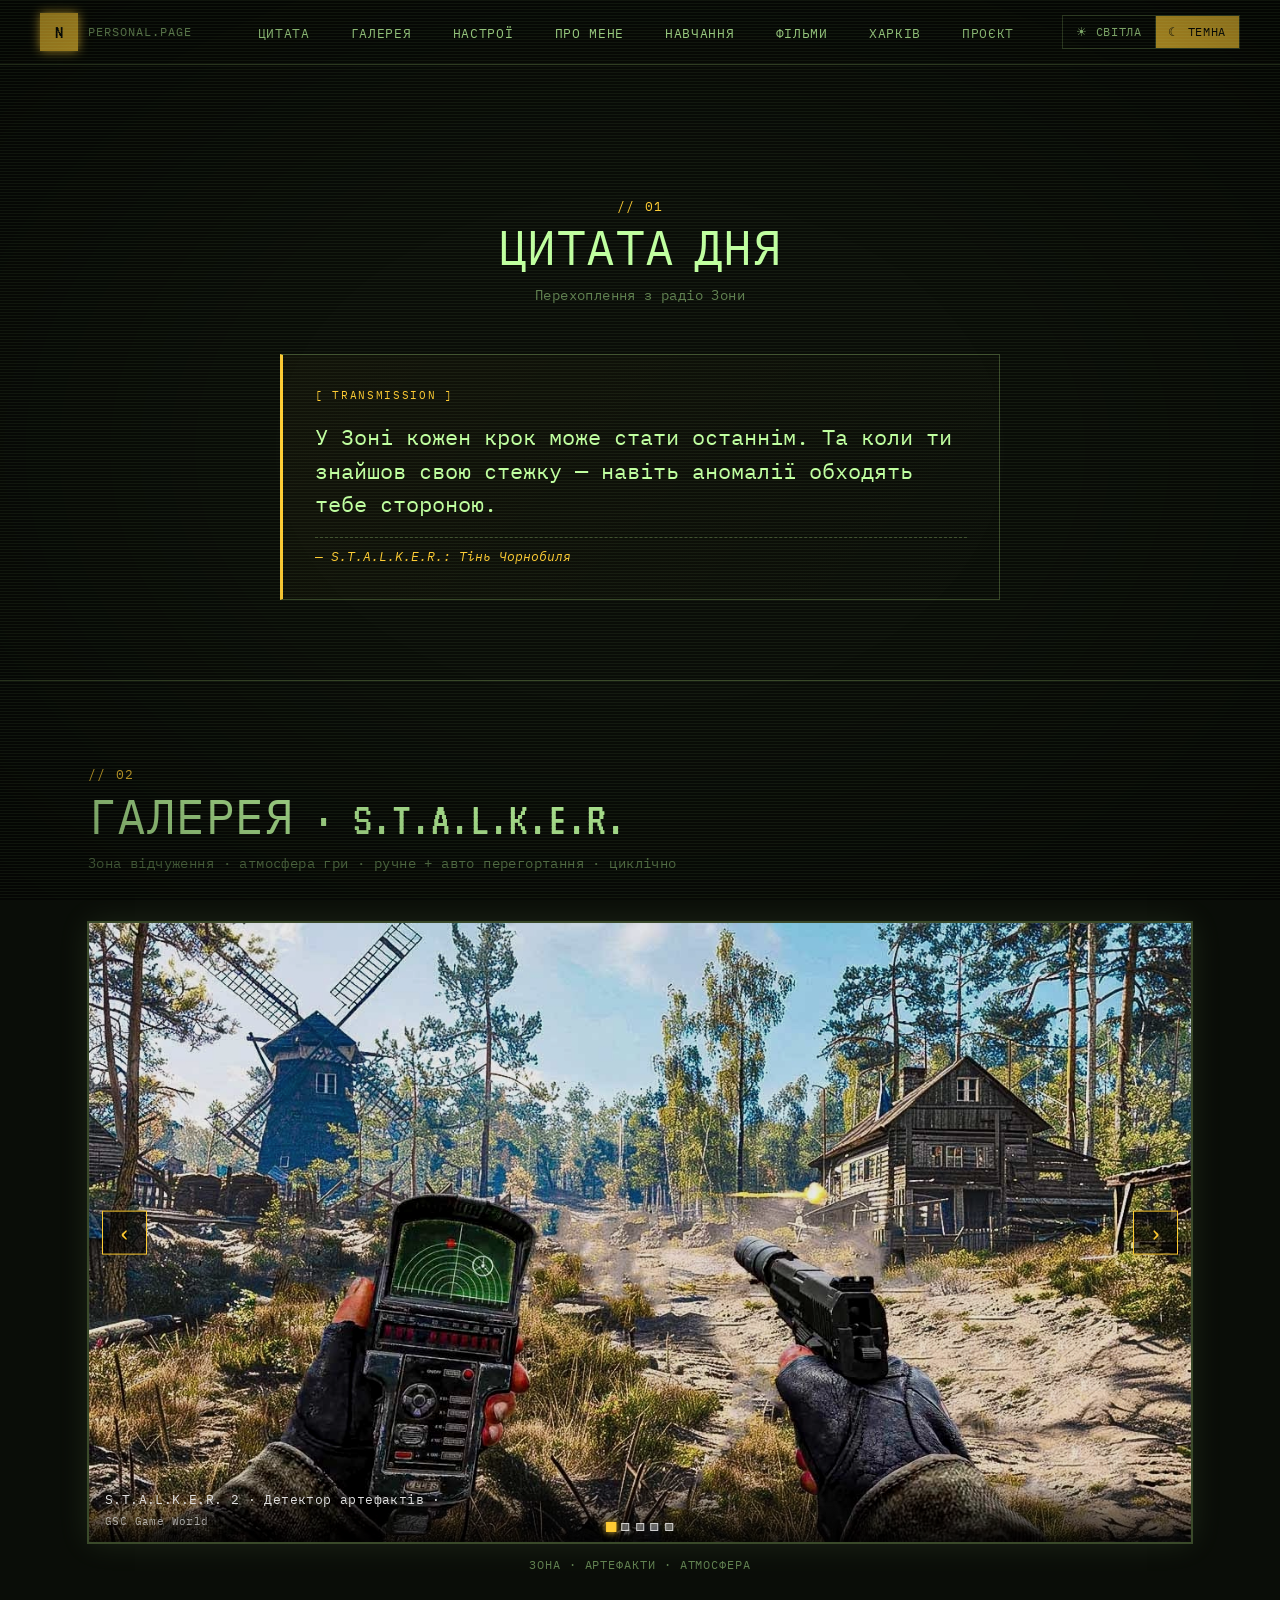
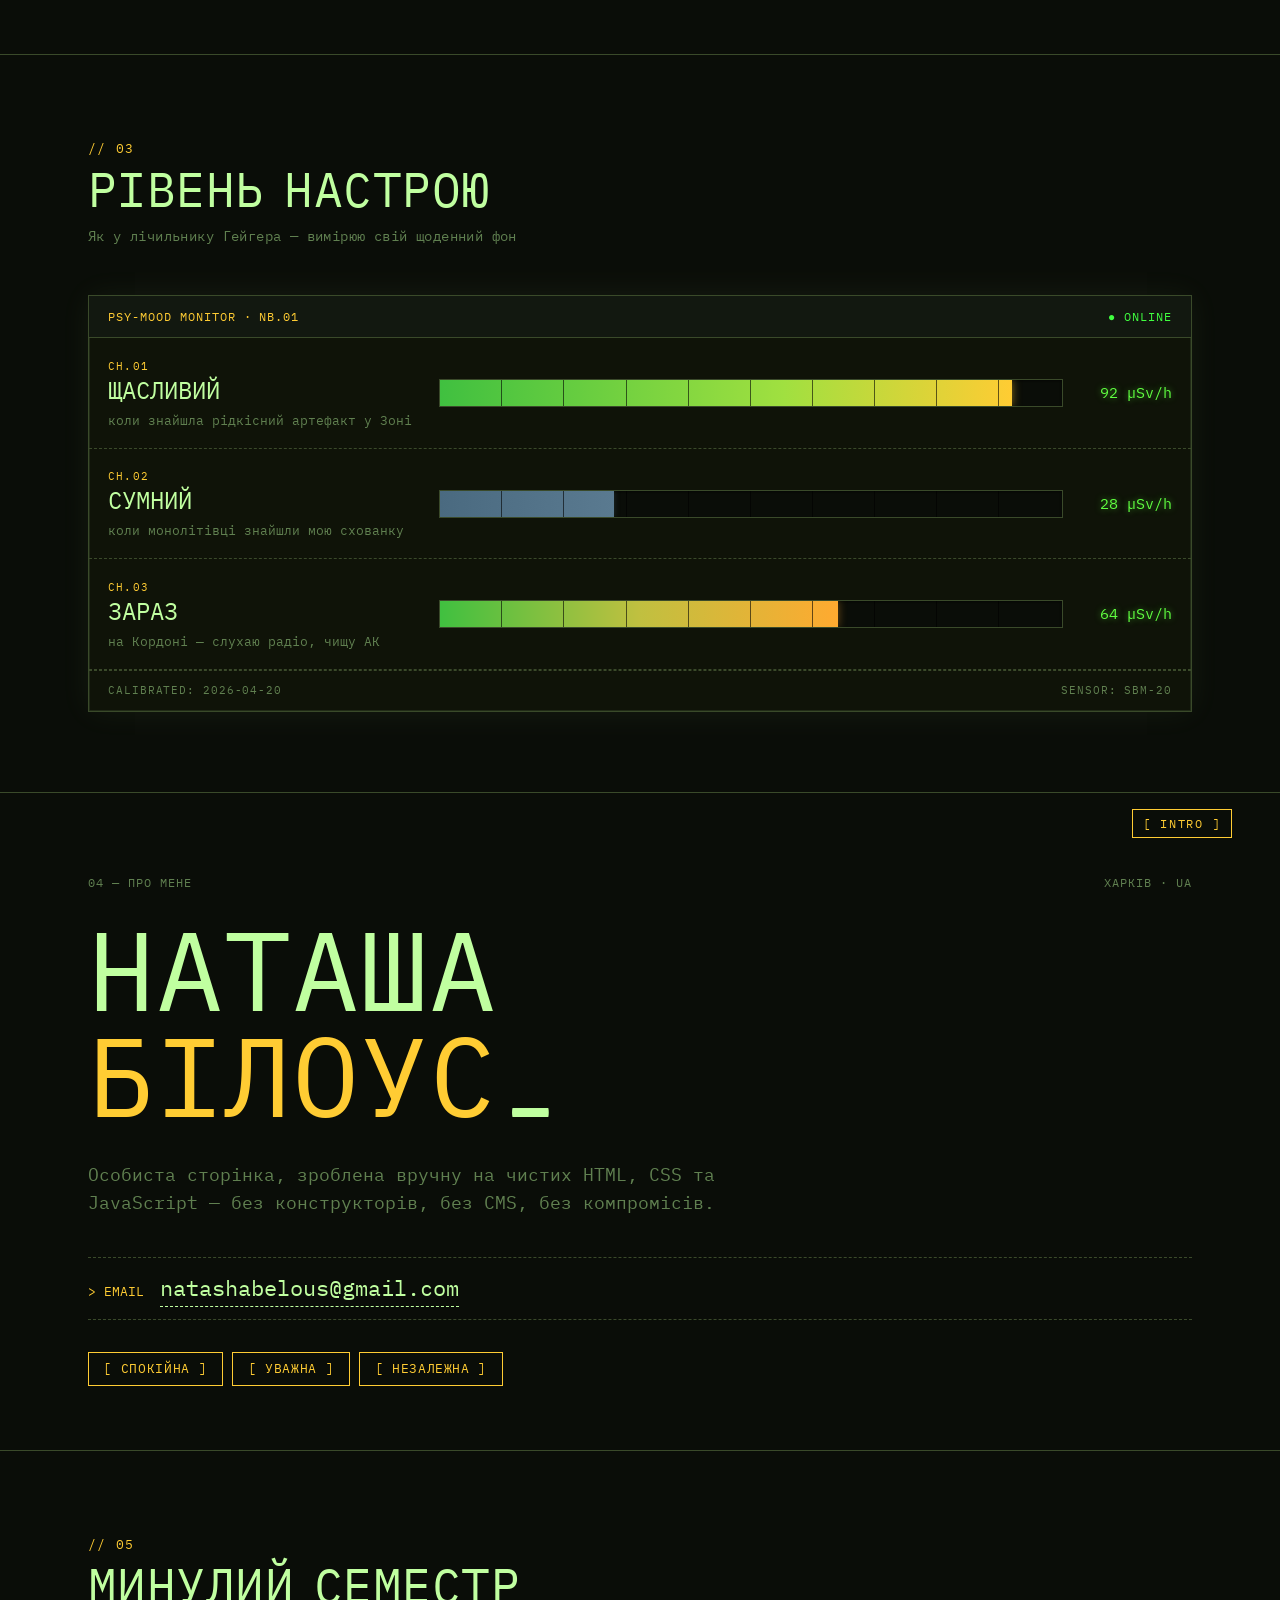
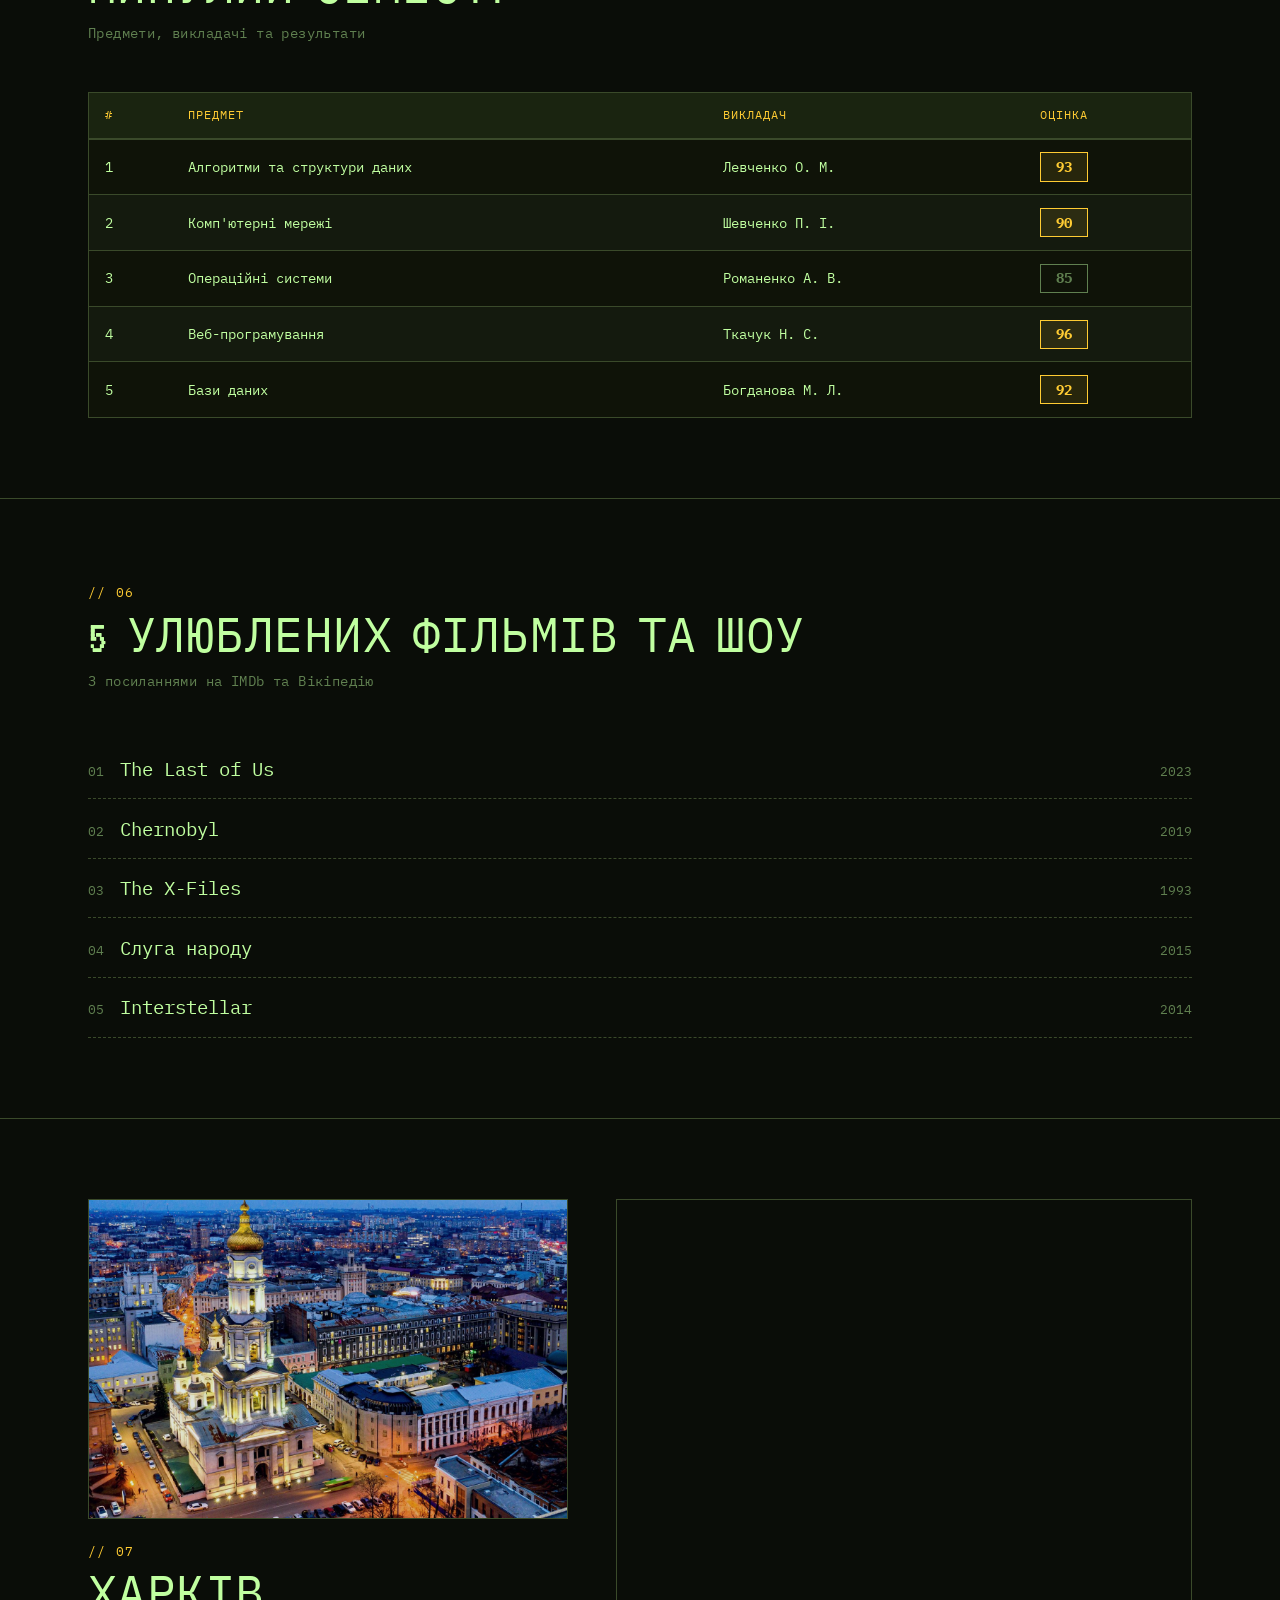
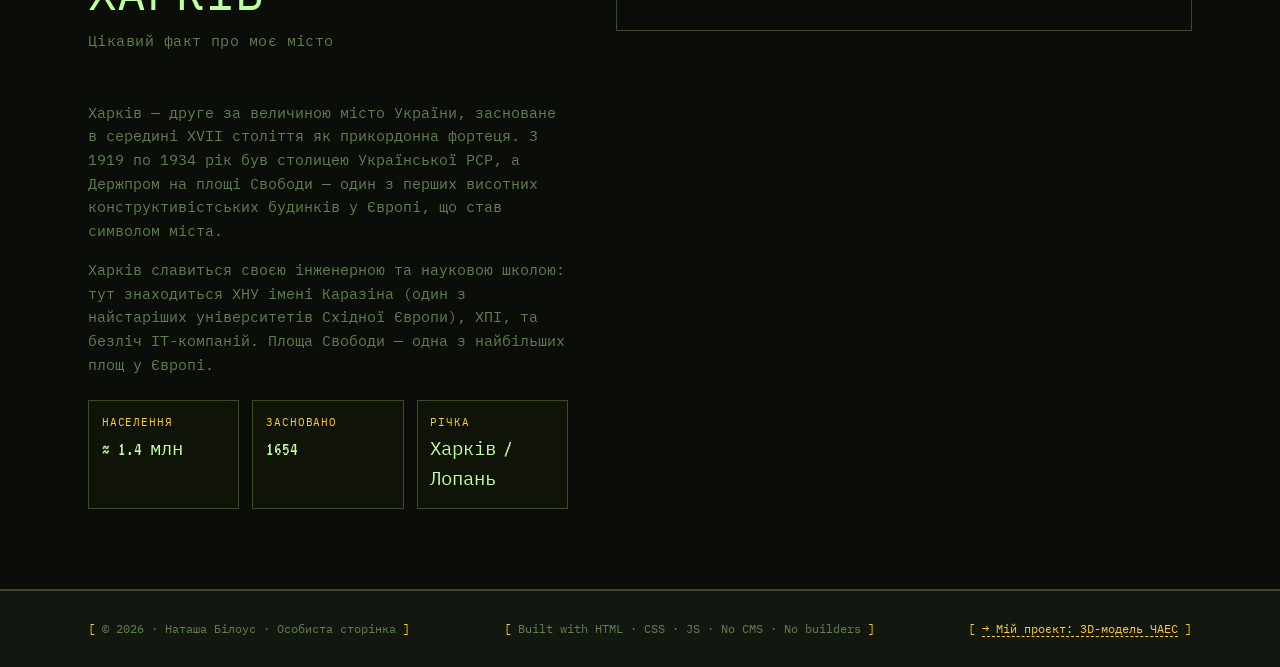
==== index.html @ 292cc010 "Add site files" ====
<!DOCTYPE html>
<html lang="uk">
<head>
  <meta charset="UTF-8">
  <meta name="viewport" content="width=device-width, initial-scale=1.0">
  <meta name="description" content="Особиста сторінка Наташи Білоус — студентки з Харкова.">
  <meta name="author" content="Наташа Білоус">
  <title>Наташа Білоус · Особиста сторінка</title>

  <link rel="preconnect" href="https://fonts.googleapis.com">
  <link rel="preconnect" href="https://fonts.gstatic.com" crossorigin>
  <link href="https://fonts.googleapis.com/css2?family=VT323&family=IBM+Plex+Mono:wght@400;500;700&family=Rozha+One&family=Cutive+Mono&display=swap" rel="stylesheet">

  <link rel="stylesheet" href="css/style.css">
</head>
<body class="dark">

  <header class="site-header" role="banner">
    <div class="container header-inner">
      <a href="#quote" class="logo" aria-label="На початок">
        <span class="logo-mark">N</span>
        <span class="logo-text">personal.page</span>
      </a>
      <nav class="site-nav" role="navigation" aria-label="Головна навігація">
        <ul>
          <li><a href="#quote">Цитата</a></li>
          <li><a href="#slideshow">Галерея</a></li>
          <li><a href="#moods">Настрої</a></li>
          <li><a href="#hero">Про мене</a></li>
          <li><a href="#studies">Навчання</a></li>
          <li><a href="#favorites">Фільми</a></li>
          <li><a href="#location">Харків</a></li>
          <li><a href="project.html">Проєкт</a></li>
        </ul>
      </nav>
      <div class="theme-switch" role="group" aria-label="Перемикач теми">
        <button type="button" id="btn-light" class="theme-btn" aria-pressed="false">
          <span aria-hidden="true">☀</span> Світла
        </button>
        <button type="button" id="btn-dark" class="theme-btn is-active" aria-pressed="true">
          <span aria-hidden="true">☾</span> Темна
        </button>
      </div>
    </div>
  </header>

  <main>

    <!-- 01. ЦИТАТА -->
    <section id="quote" class="section quote-section quote-first">
      <div class="container">
        <header class="section-head">
          <span class="section-num">01</span>
          <h2 class="section-title">Цитата дня</h2>
          <p class="section-sub">Перехоплення з радіо Зони</p>
        </header>

        <aside class="favorites-quote">
          <blockquote>
            <p>У Зоні кожен крок може стати останнім. Та коли ти знайшов свою стежку — навіть аномалії обходять тебе стороною.</p>
            <footer>— <cite>S.T.A.L.K.E.R.: Тінь Чорнобиля</cite></footer>
          </blockquote>
        </aside>
      </div>
    </section>

    <!-- 02. ГАЛЕРЕЯ (слайд-шоу) -->
    <section id="slideshow" class="section slideshow">
      <div class="container">
        <header class="section-head">
          <span class="section-num">02</span>
          <h2 class="section-title">Галерея · S.T.A.L.K.E.R.</h2>
          <p class="section-sub">Зона відчуження · атмосфера гри · ручне + авто перегортання · циклічно</p>
        </header>

        <div class="slider" id="slider" role="region" aria-label="Галерея S.T.A.L.K.E.R.">
          <div class="slider-track" id="slider-track">

            <figure class="slide is-active" data-slide="0">
              <img src="img/stalker-gameplay.jpg" alt="Скріншот з гри S.T.A.L.K.E.R. 2: детектор артефактів на тлі вітряка" loading="lazy">
              <figcaption>S.T.A.L.K.E.R. 2 · Детектор артефактів · <span class="credit">GSC Game World</span></figcaption>
            </figure>

            <figure class="slide" data-slide="1">
              <img src="img/stalker-artbook.jpg" alt="Артбук S.T.A.L.K.E.R. 2: концепт-арт мутантів Псевдопса та Сноурка" loading="lazy">
              <figcaption>Артбук S.T.A.L.K.E.R. 2 · Мутанти Зони · <span class="credit">GSC Game World</span></figcaption>
            </figure>

            <figure class="slide" data-slide="2">
              <img src="img/ferret.jpg" alt="Тхір на травичці — дика тварина, що мешкає в Зоні" loading="lazy">
              <figcaption>Тхір-мешканець Зони · <span class="credit">Fauna of the Zone</span></figcaption>
            </figure>

            <figure class="slide" data-slide="3">
              <img src="img/stalker-1.svg" alt="Силует сталкера у Зоні відчуження на тлі покинутого міста" loading="lazy">
              <figcaption>Одинокий сталкер у Зоні</figcaption>
            </figure>

            <figure class="slide" data-slide="4">
              <img src="img/stalker-2.svg" alt="Панорама Прип'яті зі зруйнованим Колесом Огляду" loading="lazy">
              <figcaption>Прип'ять · Колесо Огляду</figcaption>
            </figure>

          </div>

          <button type="button" class="slider-btn slider-btn--prev" id="prevSlide" aria-label="Попередній слайд">‹</button>
          <button type="button" class="slider-btn slider-btn--next" id="nextSlide" aria-label="Наступний слайд">›</button>

          <div class="slider-dots" id="sliderDots" role="tablist" aria-label="Навігація по слайдах"></div>
        </div>
        <p class="slider-note">Зона · Артефакти · Атмосфера</p>
      </div>
    </section>

    <!-- 03. НАСТРОЇ — радіаційна панель -->
    <section id="moods" class="section moods">
      <div class="container">
        <header class="section-head">
          <span class="section-num">03</span>
          <h2 class="section-title">Рівень настрою</h2>
          <p class="section-sub">Як у лічильнику Гейгера — вимірюю свій щоденний фон</p>
        </header>

        <div class="mood-panel">
          <div class="mood-panel-head">
            <span class="mono">PSY-MOOD MONITOR · NB.01</span>
            <span class="mono panel-status">● ONLINE</span>
          </div>

          <div class="mood-channel">
            <div class="mood-channel-label">
              <span class="mood-ch-id mono">CH.01</span>
              <span class="mood-ch-name">Щасливий</span>
              <span class="mood-ch-desc">коли знайшла рідкісний артефакт у Зоні</span>
            </div>
            <div class="mood-bar" aria-hidden="true">
              <div class="mood-bar-fill mood-fill--high" style="--fill: 92%"></div>
              <div class="mood-bar-ticks">
                <span></span><span></span><span></span><span></span><span></span>
                <span></span><span></span><span></span><span></span><span></span>
              </div>
            </div>
            <div class="mood-channel-value mono" aria-label="Значення">92 µSv/h</div>
          </div>

          <div class="mood-channel">
            <div class="mood-channel-label">
              <span class="mood-ch-id mono">CH.02</span>
              <span class="mood-ch-name">Сумний</span>
              <span class="mood-ch-desc">коли монолітівці знайшли мою схованку</span>
            </div>
            <div class="mood-bar" aria-hidden="true">
              <div class="mood-bar-fill mood-fill--low" style="--fill: 28%"></div>
              <div class="mood-bar-ticks">
                <span></span><span></span><span></span><span></span><span></span>
                <span></span><span></span><span></span><span></span><span></span>
              </div>
            </div>
            <div class="mood-channel-value mono">28 µSv/h</div>
          </div>

          <div class="mood-channel">
            <div class="mood-channel-label">
              <span class="mood-ch-id mono">CH.03</span>
              <span class="mood-ch-name">Зараз</span>
              <span class="mood-ch-desc">на Кордоні — слухаю радіо, чищу АК</span>
            </div>
            <div class="mood-bar" aria-hidden="true">
              <div class="mood-bar-fill mood-fill--mid" style="--fill: 64%"></div>
              <div class="mood-bar-ticks">
                <span></span><span></span><span></span><span></span><span></span>
                <span></span><span></span><span></span><span></span><span></span>
              </div>
            </div>
            <div class="mood-channel-value mono">64 µSv/h</div>
          </div>

          <div class="mood-panel-foot mono">
            <span>CALIBRATED: 2026-04-20</span>
            <span>SENSOR: SBM-20</span>
          </div>
        </div>
      </div>
    </section>

    <!-- 04. ПРО МЕНЕ (ім'я + email + 3 слова) -->
    <section id="hero" class="hero hero--section">
      <div class="container hero-grid">
        <div class="hero-meta">
          <span class="eyebrow">04 — Про мене</span>
          <span class="eyebrow">Харків · UA</span>
        </div>
        <h1 class="hero-title">
          Наташа<br>
          <span class="hero-title-accent">Білоус</span>
        </h1>
        <p class="hero-lead">
          Особиста сторінка, зроблена вручну на чистих HTML, CSS та JavaScript — без конструкторів, без CMS, без компромісів.
        </p>
        <div class="hero-contact">
          <span class="contact-label">email</span>
          <a href="mailto:natashabelous@gmail.com" class="contact-link">natashabelous@gmail.com</a>
        </div>
        <div class="hero-tags" aria-label="Три слова про мене">
          <span class="tag">спокійна</span>
          <span class="tag">уважна</span>
          <span class="tag">незалежна</span>
        </div>
      </div>
    </section>

    <!-- 05. ТАБЛИЦЯ ПРЕДМЕТІВ -->
    <section id="studies" class="section studies">
      <div class="container">
        <header class="section-head">
          <span class="section-num">05</span>
          <h2 class="section-title">Минулий семестр</h2>
          <p class="section-sub">Предмети, викладачі та результати</p>
        </header>
        <div class="table-wrap">
          <table class="data-table">
            <caption class="sr-only">Список предметів попереднього семестру</caption>
            <thead>
              <tr>
                <th scope="col">#</th>
                <th scope="col">Предмет</th>
                <th scope="col">Викладач</th>
                <th scope="col">Оцінка</th>
              </tr>
            </thead>
            <tbody>
              <tr>
                <td>1</td>
                <td>Алгоритми та структури даних</td>
                <td>Левченко О. М.</td>
                <td><span class="grade grade--a">93</span></td>
              </tr>
              <tr>
                <td>2</td>
                <td>Комп'ютерні мережі</td>
                <td>Шевченко П. І.</td>
                <td><span class="grade grade--a">90</span></td>
              </tr>
              <tr>
                <td>3</td>
                <td>Операційні системи</td>
                <td>Романенко А. В.</td>
                <td><span class="grade grade--b">85</span></td>
              </tr>
              <tr>
                <td>4</td>
                <td>Веб-програмування</td>
                <td>Ткачук Н. С.</td>
                <td><span class="grade grade--a">96</span></td>
              </tr>
              <tr>
                <td>5</td>
                <td>Бази даних</td>
                <td>Богданова М. Л.</td>
                <td><span class="grade grade--a">92</span></td>
              </tr>
            </tbody>
          </table>
        </div>
      </div>
    </section>

    <!-- 06. 5 УЛЮБЛЕНИХ ФІЛЬМІВ/ШОУ -->
    <section id="favorites" class="section favorites">
      <div class="container">
        <header class="section-head">
          <span class="section-num">06</span>
          <h2 class="section-title">5 улюблених фільмів та шоу</h2>
          <p class="section-sub">З посиланнями на IMDb та Вікіпедію</p>
        </header>
        <ol class="movies-list">
          <li>
            <a href="https://www.imdb.com/title/tt3581920/" target="_blank" rel="noopener noreferrer">
              <span class="movie-num">01</span>
              <span class="movie-title">The Last of Us</span>
              <span class="movie-year">2023</span>
            </a>
          </li>
          <li>
            <a href="https://www.imdb.com/title/tt7366338/" target="_blank" rel="noopener noreferrer">
              <span class="movie-num">02</span>
              <span class="movie-title">Chernobyl</span>
              <span class="movie-year">2019</span>
            </a>
          </li>
          <li>
            <a href="https://www.imdb.com/title/tt0108778/" target="_blank" rel="noopener noreferrer">
              <span class="movie-num">03</span>
              <span class="movie-title">The X-Files</span>
              <span class="movie-year">1993</span>
            </a>
          </li>
          <li>
            <a href="https://uk.wikipedia.org/wiki/%D0%A1%D0%BB%D1%83%D0%B3%D0%B0_%D0%BD%D0%B0%D1%80%D0%BE%D0%B4%D1%83" target="_blank" rel="noopener noreferrer">
              <span class="movie-num">04</span>
              <span class="movie-title">Слуга народу</span>
              <span class="movie-year">2015</span>
            </a>
          </li>
          <li>
            <a href="https://www.imdb.com/title/tt0816692/" target="_blank" rel="noopener noreferrer">
              <span class="movie-num">05</span>
              <span class="movie-title">Interstellar</span>
              <span class="movie-year">2014</span>
            </a>
          </li>
        </ol>
      </div>
    </section>

    <!-- 07. ХАРКІВ + КАРТА -->
    <section id="location" class="section location">
      <div class="container location-grid">
        <div class="location-text">
          <figure class="location-photo">
            <img src="img/kharkiv-cathedral.jpg" alt="Харків — Успенський собор у сутінках з висоти пташиного польоту" loading="lazy">
          </figure>
          <header class="section-head">
            <span class="section-num">07</span>
            <h2 class="section-title">Харків</h2>
            <p class="section-sub">Цікавий факт про моє місто</p>
          </header>
          <p>
            Харків — друге за величиною місто України, засноване в середині XVII століття як прикордонна фортеця. З 1919 по 1934 рік був столицею Української РСР, а Держпром на площі Свободи — один з перших висотних конструктивістських будинків у Європі, що став символом міста.
          </p>
          <p>
            Харків славиться своєю інженерною та науковою школою: тут знаходиться ХНУ імені Каразіна (один з найстаріших університетів Східної Європи), ХПІ, та безліч ІТ-компаній. Площа Свободи — одна з найбільших площ у Європі.
          </p>
          <ul class="location-facts">
            <li><strong>Населення</strong><span>≈ 1.4 млн</span></li>
            <li><strong>Засновано</strong><span>1654</span></li>
            <li><strong>Річка</strong><span>Харків / Лопань</span></li>
          </ul>
        </div>
        <div class="location-map">
          <iframe
            src="https://www.google.com/maps/embed?pb=!1m18!1m12!1m3!1d20287.48!2d36.23!3d49.99!2m3!1f0!2f0!3f0!3m2!1i1024!2i768!4f13.1!3m3!1m2!1s0x0%3A0x0!2sKharkiv!5e0!3m2!1sen!2sua!4v1700000000000"
            title="Карта Харкова"
            loading="lazy"
            referrerpolicy="no-referrer-when-downgrade"
            allowfullscreen></iframe>
        </div>
      </div>
    </section>

  </main>

  <footer class="site-footer" role="contentinfo">
    <div class="container footer-inner">
      <p>© 2026 · Наташа Білоус · Особиста сторінка</p>
      <p>Built with <span>HTML · CSS · JS</span> · No CMS · No builders</p>
      <p><a href="project.html">→ Мій проєкт: 3D-модель ЧАЕС</a></p>
    </div>
  </footer>

  <script src="js/theme.js"></script>
  <script src="js/slider.js"></script>
</body>
</html>
---- css/style.css ----
/* ============================================================
   NATASHA BILOUS · PERSONAL PAGE
   Style: POST-APOCALYPTIC TERMINAL / INDUSTRIAL HUD
   ────────────────────────────────────────────────────────────
   ДВА СТИЛІ ЧЕРЕЗ .dark / .light на <body>:
   - DARK (default): термінальний зелений, сканлайни, monospace-all
   - LIGHT: "польовий блокнот" сталкера — жовтий пергамент,
            серіфні заголовки, рукописно-машинна естетика
   Гумова верстка, три breakpoints (480/900/1200).
   ============================================================ */

/* --- RESET ----------------------------------- */
*, *::before, *::after { box-sizing: border-box; margin: 0; padding: 0; }
html { scroll-behavior: smooth; -webkit-text-size-adjust: 100%; }
img, svg, iframe { display: block; max-width: 100%; }
button { font: inherit; cursor: pointer; border: none; background: none; color: inherit; }
a { color: inherit; text-decoration: none; }
ul, ol { list-style: none; }

/* ============================================================
   ТЕМА 1 — DARK TERMINAL (default)
   Все моноширинне, сканлайни, зелений фосфор CRT
   ============================================================ */
body.dark {
  --font-display: 'VT323', 'IBM Plex Mono', monospace;
  --font-body:    'IBM Plex Mono', 'Courier New', monospace;
  --font-mono:    'IBM Plex Mono', monospace;
  --h1-transform: uppercase;
  --h2-transform: uppercase;

  --bg:          #0a0d08;
  --bg-alt:      #121810;
  --ink:         #c0ffa0;     /* phosphor green */
  --ink-soft:    #608050;
  --ink-dim:     #3a4a2a;
  --accent:      #ffcc33;     /* warning yellow */
  --accent-2:    #ff4020;     /* radiation red */
  --line:        #3a4a2a;
  --card:        #0f1308;

  --table-head:  #1a2410;
  --table-head-t:#ffcc33;
  --table-row:   #0f1308;
  --table-row-2: #141a0e;
  --table-border:#3a4a2a;

  --scanline-opacity: 0.06;
  --shadow: 0 0 0 2px var(--line), 8px 8px 0 rgba(0,0,0,0.5);
  --tag-bg:  transparent;
  --tag-border: var(--accent);
}

/* ============================================================
   ТЕМА 2 — LIGHT FIELD NOTES (сталкерський блокнот)
   Серіфні заголовки, пергамент, "рукописно-машинна" естетика
   ============================================================ */
body.light {
  --font-display: 'Rozha One', 'Playfair Display', Georgia, serif;
  --font-body:    'Cutive Mono', 'Courier New', monospace;
  --font-mono:    'Cutive Mono', 'Courier New', monospace;
  --h1-transform: none;
  --h2-transform: none;

  --bg:          #e8dcb8;     /* aged paper */
  --bg-alt:      #dcc89c;
  --ink:         #2a1810;
  --ink-soft:    #6a4a28;
  --ink-dim:     #a88a5c;
  --accent:      #8a2020;     /* oxblood red stamp */
  --accent-2:    #2a4a1c;     /* dark army green */
  --line:        #2a1810;
  --card:        #f0e6c8;

  --table-head:  #2a1810;
  --table-head-t:#e8dcb8;
  --table-row:   #f0e6c8;
  --table-row-2: #dcc89c;
  --table-border:#2a1810;

  --scanline-opacity: 0;
  --shadow: 6px 6px 0 var(--line);
  --tag-bg:  var(--card);
  --tag-border: var(--line);
}

/* ============================================================
   БАЗОВА ТИПОГРАФІКА
   ============================================================ */
body {
  background: var(--bg);
  color: var(--ink);
  font-family: var(--font-body);
  line-height: 1.55;
  min-height: 100vh;
  transition: background-color 0.4s ease, color 0.4s ease;
  overflow-x: hidden;
  position: relative;
}

h1, h2, h3 { font-family: var(--font-display); line-height: 1.08; letter-spacing: 0.01em; }
h1 { font-weight: 400; text-transform: var(--h1-transform); }
h2 { font-weight: 400; text-transform: var(--h2-transform); }
h3 { font-weight: 400; }

p { font-family: var(--font-body); }

/* DARK: сканлайни — фонова горизонтальна сітка як на CRT */
body.dark::before {
  content: '';
  position: fixed; inset: 0; pointer-events: none; z-index: 9998;
  background: repeating-linear-gradient(
    0deg,
    transparent 0,
    transparent 2px,
    rgba(192, 255, 160, var(--scanline-opacity)) 2px,
    rgba(192, 255, 160, var(--scanline-opacity)) 3px
  );
}
/* DARK: лёгка вінетка */
body.dark::after {
  content: '';
  position: fixed; inset: 0; pointer-events: none; z-index: 9997;
  background: radial-gradient(ellipse at center, transparent 40%, rgba(0,0,0,0.5) 100%);
}

/* LIGHT: текстура пожовклого паперу через filter */
body.light { background-image:
  radial-gradient(ellipse at 15% 20%, rgba(168, 138, 92, 0.15) 0%, transparent 40%),
  radial-gradient(ellipse at 85% 80%, rgba(138, 32, 32, 0.08) 0%, transparent 50%);
}

/* ============================================================
   CONTAINER
   ============================================================ */
.container { width: 100%; max-width: 1200px; margin: 0 auto; padding: 0 clamp(1rem, 4vw, 3rem); }

/* ============================================================
   HEADER — HUD-стиль
   ============================================================ */
.site-header {
  position: sticky; top: 0; z-index: 100;
  background: var(--bg);
  border-bottom: 1px solid var(--line);
}
body.dark .site-header { background: rgba(10, 13, 8, 0.95); backdrop-filter: blur(6px); }
body.light .site-header { background: rgba(232, 220, 184, 0.95); border-bottom: 3px double var(--line); }

.header-inner {
  display: flex; align-items: center; justify-content: space-between;
  gap: 1rem; padding: 0.8rem 0; flex-wrap: wrap;
}

.logo { display: inline-flex; align-items: center; gap: 0.6rem; }
.logo-mark {
  display: inline-grid; place-items: center;
  width: 2.4rem; height: 2.4rem;
  font-family: var(--font-display);
  font-size: 1.3rem;
  font-weight: 400;
}
body.dark .logo-mark {
  background: var(--accent); color: var(--bg);
  border: 2px solid var(--accent);
  box-shadow: 0 0 10px var(--accent);
}
body.light .logo-mark {
  background: transparent;
  color: var(--accent);
  border: 2px solid var(--accent);
}
.logo-text {
  font-family: var(--font-mono);
  font-size: 0.78rem;
  letter-spacing: 0.08em;
  text-transform: uppercase;
  opacity: 0.7;
}

.site-nav ul { display: flex; gap: 1.3rem; flex-wrap: wrap; }
.site-nav a {
  font-family: var(--font-mono);
  font-size: 0.82rem;
  text-transform: uppercase; letter-spacing: 0.05em;
  padding: 0.3rem 0.1rem;
  position: relative;
  transition: color 0.2s;
}
.site-nav a::before { content: '> '; opacity: 0; transition: opacity 0.2s; }
.site-nav a:hover::before { opacity: 1; }
.site-nav a:hover { color: var(--accent); }

.theme-switch { display: inline-flex; border: 1px solid var(--line); }
.theme-btn {
  padding: 0.45rem 0.8rem;
  font-family: var(--font-mono);
  font-size: 0.72rem; text-transform: uppercase; letter-spacing: 0.06em;
  transition: background 0.2s, color 0.2s;
}
.theme-btn + .theme-btn { border-left: 1px solid var(--line); }
.theme-btn.is-active { background: var(--accent); color: var(--bg); }

/* ============================================================
   HERO — ігровий "intro screen"
   ============================================================ */
.hero {
  padding: clamp(3rem, 10vw, 7rem) 0 clamp(2rem, 6vw, 5rem);
  position: relative;
  border-bottom: 1px solid var(--line);
}

/* DARK: HUD-рамка навколо HERO */
body.dark .hero::before {
  content: '[ INTRO ]';
  position: absolute; top: 1rem; right: clamp(1rem, 4vw, 3rem);
  font-family: var(--font-mono); font-size: 0.72rem;
  color: var(--accent);
  letter-spacing: 0.15em;
  padding: 0.3rem 0.6rem;
  border: 1px solid var(--accent);
}
body.light .hero::before {
  content: '№ 001 — ОСОБОВА СПРАВА';
  position: absolute; top: 1rem; right: clamp(1rem, 4vw, 3rem);
  font-family: var(--font-mono); font-size: 0.72rem;
  color: var(--accent);
  padding: 0.4rem 0.8rem;
  border: 2px solid var(--accent);
  transform: rotate(2deg);
  background: var(--card);
}

.hero-meta {
  display: flex; justify-content: space-between; flex-wrap: wrap;
  gap: 0.5rem; margin-bottom: 2rem;
  font-family: var(--font-mono); font-size: 0.8rem;
  color: var(--ink-soft);
  text-transform: uppercase; letter-spacing: 0.08em;
}

.eyebrow { font-family: var(--font-mono); font-size: 0.78rem; text-transform: uppercase; letter-spacing: 0.08em; }

.hero-title {
  font-size: clamp(2.5rem, 10vw, 7rem);
  line-height: 0.95;
  margin-bottom: 1.5rem;
}
.hero-title-accent {
  color: var(--accent);
  display: inline-block;
  position: relative;
}
/* DARK: курсорний "пульсуючий" акцент */
body.dark .hero-title-accent::after {
  content: '_';
  color: var(--ink);
  animation: blink-cursor 1s step-end infinite;
  margin-left: 0.1em;
}
@keyframes blink-cursor { 0%, 49% { opacity: 1; } 50%, 100% { opacity: 0; } }

.hero-lead {
  max-width: 58ch;
  font-size: clamp(0.95rem, 1.6vw, 1.1rem);
  color: var(--ink-soft);
  margin-bottom: 2.5rem;
  line-height: 1.6;
}

.hero-contact {
  display: flex; align-items: baseline; gap: 1rem; flex-wrap: wrap;
  padding: 0.8rem 0;
  border-top: 1px dashed var(--line);
  border-bottom: 1px dashed var(--line);
  margin-bottom: 2rem;
  font-family: var(--font-mono);
}
.contact-label {
  color: var(--accent);
  font-size: 0.82rem;
  text-transform: uppercase;
}
.contact-label::before { content: '> '; }
.contact-link {
  font-size: clamp(1rem, 2.4vw, 1.4rem);
  font-family: var(--font-mono);
  border-bottom: 1px dashed currentColor;
  word-break: break-all;
}
.contact-link:hover { color: var(--accent); }

.hero-tags {
  display: flex; flex-wrap: wrap; gap: 0.6rem;
  font-family: var(--font-mono);
}
.tag {
  display: inline-block;
  padding: 0.35rem 0.9rem;
  border: 1px solid var(--tag-border);
  background: var(--tag-bg);
  font-size: 0.82rem;
  text-transform: uppercase;
  letter-spacing: 0.05em;
  color: var(--accent);
}
.tag::before { content: '[ '; }
.tag::after  { content: ' ]'; }
body.light .tag { transform: rotate(-1deg); }
body.light .tag:nth-child(2) { transform: rotate(1deg); }

/* ============================================================
   СЕКЦІЯ (базова)
   ============================================================ */
.section { padding: clamp(3rem, 7vw, 5rem) 0; border-bottom: 1px solid var(--line); }
.section-head { margin-bottom: clamp(2rem, 5vw, 3rem); position: relative; }
.section-num {
  display: inline-block;
  font-family: var(--font-mono);
  color: var(--accent);
  font-size: 0.8rem;
  letter-spacing: 0.1em;
  margin-bottom: 0.6rem;
}
.section-num::before { content: '// '; }
.section-title {
  font-size: clamp(1.8rem, 5vw, 3rem);
  margin-bottom: 0.4rem;
}
.section-sub {
  color: var(--ink-soft);
  font-family: var(--font-mono);
  font-size: 0.85rem;
  letter-spacing: 0.03em;
}

/* ============================================================
   ТАБЛИЦЯ — MISSION LOG
   ============================================================ */
.sr-only { position: absolute; width: 1px; height: 1px; padding: 0; margin: -1px; overflow: hidden; clip: rect(0,0,0,0); }

.table-wrap {
  overflow-x: auto;
  border: 1px solid var(--table-border);
  background: var(--card);
  position: relative;
}
/* LIGHT: додаємо штамп зверху, як в реальному досьє */
body.light .table-wrap::before {
  content: 'COHFIDENTIAL';
  position: absolute; top: 0.5rem; right: 0.7rem;
  font-family: var(--font-mono);
  font-size: 0.7rem;
  letter-spacing: 0.15em;
  color: var(--accent);
  border: 1.5px solid var(--accent);
  padding: 0.15rem 0.5rem;
  transform: rotate(8deg);
  z-index: 2;
  opacity: 0.85;
}

.data-table { width: 100%; border-collapse: collapse; min-width: 520px; }
.data-table thead { background: var(--table-head); color: var(--table-head-t); }
.data-table th {
  text-align: left;
  padding: 0.8rem 1rem;
  font-family: var(--font-mono);
  font-size: 0.78rem;
  text-transform: uppercase; letter-spacing: 0.08em;
  font-weight: 400;
  border-bottom: 1px solid var(--table-border);
}
.data-table td {
  padding: 0.8rem 1rem;
  border-top: 1px solid var(--table-border);
  font-family: var(--font-mono);
  font-size: 0.9rem;
}
.data-table tbody tr:nth-child(even) { background: var(--table-row-2); }
body.dark .data-table tbody tr:hover {
  background: var(--ink-dim); color: var(--accent);
  box-shadow: inset 3px 0 0 var(--accent);
}
body.light .data-table tbody tr:hover {
  background: var(--ink); color: var(--bg);
}
body.light .data-table tbody tr:hover .grade { background: var(--bg); color: var(--ink); border-color: var(--bg); }

.grade {
  display: inline-block;
  min-width: 3rem; padding: 0.15rem 0.6rem; text-align: center;
  font-family: var(--font-mono); font-weight: 700;
  border: 1px solid currentColor;
  transition: all 0.2s;
}
.grade--a { color: var(--accent); }
body.dark .grade--a { background: rgba(255,204,51,0.1); }
body.light .grade--a { background: transparent; }
.grade--b { color: var(--ink-soft); }

/* ============================================================
   FAVORITES — лог + цитата
   ============================================================ */
.movies-list { display: flex; flex-direction: column; }
.movies-list a {
  display: grid;
  grid-template-columns: auto 1fr auto;
  gap: 1rem; align-items: baseline;
  padding: 0.9rem 0;
  border-bottom: 1px dashed var(--line);
  transition: padding-left 0.25s, color 0.25s;
  font-family: var(--font-mono);
}
.movies-list a:hover { padding-left: 0.8rem; color: var(--accent); }
body.dark .movies-list a:hover::before {
  content: '▶';
  position: absolute; margin-left: -1rem;
}
.movie-num { font-size: 0.8rem; color: var(--ink-soft); }
.movie-title { font-size: clamp(1rem, 1.8vw, 1.2rem); }
.movie-year { font-size: 0.8rem; color: var(--ink-soft); }

.favorites-quote {
  background: var(--card);
  border: 1px solid var(--line);
  padding: clamp(1.3rem, 3vw, 2rem);
  position: relative;
  font-family: var(--font-mono);
}
body.dark .favorites-quote {
  border-left: 3px solid var(--accent);
  background: linear-gradient(135deg, rgba(255,204,51,0.03) 0%, transparent 100%);
}
body.light .favorites-quote { box-shadow: var(--shadow); }

.quote-mark { display: none; }
.favorites-quote blockquote::before {
  content: '[ TRANSMISSION ]';
  display: block;
  font-family: var(--font-mono); font-size: 0.7rem;
  color: var(--accent); letter-spacing: 0.15em;
  margin-bottom: 1rem;
}
body.light .favorites-quote blockquote::before { content: '— ПОМІТКА НА ПОЛЯХ —'; }

.favorites-quote p {
  font-size: clamp(0.95rem, 1.8vw, 1.1rem);
  line-height: 1.5;
  margin-bottom: 1rem;
}
.favorites-quote footer {
  font-size: 0.8rem;
  color: var(--accent);
  padding-top: 0.6rem;
  border-top: 1px dashed var(--line);
}

/* ============================================================
   MOODS — PSY-MOOD MONITOR (радіаційні шкали)
   ============================================================ */
.mood-panel {
  border: 1px solid var(--line);
  background: var(--card);
  font-family: var(--font-mono);
}
body.dark .mood-panel {
  box-shadow: inset 0 0 0 1px rgba(192,255,160,0.1), 0 0 30px rgba(192,255,160,0.06);
}
body.light .mood-panel { box-shadow: var(--shadow); }

.mood-panel-head, .mood-panel-foot {
  display: flex; justify-content: space-between; align-items: center;
  padding: 0.7rem 1.2rem;
  font-size: 0.75rem;
  letter-spacing: 0.08em;
  text-transform: uppercase;
  color: var(--ink-soft);
}
.mood-panel-head {
  border-bottom: 1px solid var(--line);
  background: var(--bg-alt);
  color: var(--accent);
}
.mood-panel-foot {
  border-top: 1px dashed var(--line);
  font-size: 0.7rem;
}
.panel-status { color: var(--accent-2); }
body.dark .panel-status { animation: blink 1.4s infinite; color: #40ff40; }

.mood-channel {
  display: grid;
  grid-template-columns: 1fr 2fr auto;
  gap: 1.2rem;
  align-items: center;
  padding: 1.2rem 1.2rem;
  border-bottom: 1px dashed var(--line);
}
.mood-channel:last-of-type { border-bottom: 1px solid var(--line); }

.mood-channel-label { display: flex; flex-direction: column; gap: 0.2rem; }
.mood-ch-id {
  font-size: 0.7rem;
  color: var(--accent);
  letter-spacing: 0.1em;
  margin-bottom: 0.1rem;
}
.mood-ch-name {
  font-family: var(--font-display);
  font-size: 1.5rem;
  color: var(--ink);
  line-height: 1;
  text-transform: var(--h2-transform);
}
.mood-ch-desc {
  font-family: var(--font-mono);
  font-size: 0.82rem;
  color: var(--ink-soft);
  line-height: 1.3;
  margin-top: 0.3rem;
}

/* Шкала — основа */
.mood-bar {
  position: relative;
  height: 28px;
  background: var(--bg);
  border: 1px solid var(--line);
  overflow: hidden;
}
body.dark .mood-bar {
  background: #0a0d08;
  box-shadow: inset 0 1px 3px rgba(0,0,0,0.6);
}

/* Заповнення шкали */
.mood-bar-fill {
  position: absolute;
  top: 0; left: 0; bottom: 0;
  width: var(--fill);
  transition: width 1s cubic-bezier(0.22, 1, 0.36, 1);
}
.mood-fill--high {
  background: linear-gradient(90deg, #40c040 0%, #a0e040 60%, #ffcc33 100%);
  box-shadow: 0 0 10px rgba(255, 204, 51, 0.5);
}
.mood-fill--mid {
  background: linear-gradient(90deg, #40c040 0%, #c0c040 50%, #ffaa30 100%);
  box-shadow: 0 0 10px rgba(255, 170, 48, 0.4);
}
.mood-fill--low {
  background: linear-gradient(90deg, #4a6a80 0%, #5a7a90 100%);
  box-shadow: 0 0 6px rgba(90, 122, 144, 0.3);
}

/* Тіки — вертикальні поділки поверх шкали */
.mood-bar-ticks {
  position: absolute; inset: 0;
  display: grid;
  grid-template-columns: repeat(10, 1fr);
  pointer-events: none;
}
.mood-bar-ticks span {
  border-right: 1px solid rgba(0, 0, 0, 0.35);
}
body.dark .mood-bar-ticks span { border-color: rgba(0, 0, 0, 0.6); }
.mood-bar-ticks span:last-child { border-right: none; }

/* Значення справа */
.mood-channel-value {
  font-family: var(--font-mono);
  font-size: 0.95rem;
  color: var(--accent);
  min-width: 90px;
  text-align: right;
  font-variant-numeric: tabular-nums;
}
body.dark .mood-channel-value {
  color: #60ff40;
  text-shadow: 0 0 6px rgba(96, 255, 64, 0.5);
}

@media (max-width: 768px) {
  .mood-channel {
    grid-template-columns: 1fr;
    gap: 0.7rem;
  }
  .mood-channel-value { text-align: left; }
}

/* QUOTE — окрема секція */
.quote-section .favorites-quote {
  max-width: 800px;
  margin: 0 auto;
}
/* Коли цитата йде першою секцією — великий вступний блок */
.quote-first {
  padding: clamp(4rem, 10vw, 8rem) 0 clamp(3rem, 7vw, 5rem);
  text-align: center;
}
.quote-first .section-head { text-align: center; }
.quote-first .favorites-quote {
  max-width: 720px;
  margin: 0 auto;
  text-align: left;
}
.quote-first .favorites-quote p {
  font-size: clamp(1.1rem, 2.2vw, 1.4rem);
}

/* Hero як середня секція (не перша) — без гігантського верхнього padding */
.hero--section {
  padding: clamp(3rem, 7vw, 5rem) 0 clamp(2.5rem, 5vw, 4rem);
}
.hero--section::before { top: 1.5rem; }

/* ============================================================
   SLIDESHOW — окружено HUD-рамкою в DARK
   ============================================================ */
.slider {
  position: relative;
  overflow: hidden;
  border: 1px solid var(--line);
  background: #000;
  aspect-ratio: 16 / 9;
}
body.dark .slider {
  box-shadow: 0 0 0 1px var(--ink-dim), 0 0 30px rgba(192,255,160,0.1);
}

.slider-track {
  display: flex;
  height: 100%;
  transition: transform 0.5s cubic-bezier(0.22, 1, 0.36, 1);
  will-change: transform;
}
.slide {
  flex: 0 0 100%;
  position: relative;
  overflow: hidden;
}
.slide img {
  width: 100%; height: 100%;
  object-fit: cover; object-position: center;
}
body.dark .slide img {
  filter: brightness(0.9) contrast(1.05) saturate(0.85);
}

.slide figcaption {
  position: absolute; left: 0; right: 0; bottom: 0;
  padding: 0.7rem 1rem;
  background: linear-gradient(180deg, transparent 0%, rgba(0,0,0,0.85) 100%);
  color: #e0e0e0;
  font-family: var(--font-mono);
  font-size: 0.82rem;
  letter-spacing: 0.03em;
}
.slide .credit { opacity: 0.7; font-size: 0.7rem; display: block; margin-top: 0.2rem; }

.slider-btn {
  position: absolute; top: 50%; transform: translateY(-50%);
  width: 2.8rem; height: 2.8rem;
  background: rgba(0,0,0,0.6);
  color: var(--accent);
  border: 1px solid var(--accent);
  font-family: var(--font-mono); font-size: 1.4rem; line-height: 1;
  display: grid; place-items: center;
  transition: background 0.2s;
  z-index: 2;
}
.slider-btn:hover { background: var(--accent); color: #000; }
.slider-btn--prev { left: 0.8rem; }
.slider-btn--next { right: 0.8rem; }

.slider-dots {
  position: absolute; bottom: 0.7rem; left: 50%; transform: translateX(-50%);
  display: flex; gap: 0.4rem; z-index: 2;
}
.slider-dot {
  width: 8px; height: 8px;
  background: rgba(255,255,255,0.35);
  border: 1px solid rgba(255,255,255,0.7);
  padding: 0;
  transition: background 0.2s, transform 0.2s;
}
.slider-dot.is-active {
  background: var(--accent);
  transform: scale(1.25);
  border-color: var(--accent);
  box-shadow: 0 0 6px var(--accent);
}

.slider-note {
  margin-top: 0.8rem;
  font-family: var(--font-mono);
  font-size: 0.72rem;
  color: var(--ink-soft);
  text-align: center;
  letter-spacing: 0.08em;
  text-transform: uppercase;
}

/* ============================================================
   LOCATION — Харків
   ============================================================ */
.location-grid {
  display: grid;
  grid-template-columns: 1fr 1.2fr;
  gap: clamp(2rem, 4vw, 3rem);
  align-items: start;
}
.location-photo {
  margin-bottom: 1.2rem;
  border: 1px solid var(--line);
  overflow: hidden;
  aspect-ratio: 3 / 2;
}
body.light .location-photo { box-shadow: var(--shadow); }
.location-photo img {
  width: 100%; height: 100%;
  object-fit: cover;
  transition: transform 0.6s;
}
.location-photo:hover img { transform: scale(1.03); }
body.dark .location-photo img { filter: brightness(0.9) saturate(0.9); }

.location-text p {
  margin-bottom: 1rem;
  color: var(--ink-soft);
  font-size: 0.95rem;
  max-width: 58ch;
}

.location-facts {
  display: grid;
  grid-template-columns: repeat(3, 1fr);
  gap: 0.8rem;
  margin-top: 1.5rem;
}
.location-facts li {
  padding: 0.8rem;
  border: 1px solid var(--line);
  background: var(--card);
  display: flex; flex-direction: column; gap: 0.25rem;
}
.location-facts strong {
  font-family: var(--font-mono);
  font-size: 0.7rem;
  text-transform: uppercase;
  color: var(--accent);
  font-weight: 400;
  letter-spacing: 0.08em;
}
.location-facts span {
  font-family: var(--font-display);
  font-size: 1.2rem;
}
.location-map {
  border: 1px solid var(--line);
  overflow: hidden;
  aspect-ratio: 4 / 3;
  position: relative;
}
body.light .location-map { box-shadow: var(--shadow); }

.location-map iframe { width: 100%; height: 100%; border: 0; }
body.dark .location-map iframe {
  filter: invert(0.88) hue-rotate(180deg) contrast(0.85) saturate(0.7);
}

/* ============================================================
   FOOTER — термінальний статус-бар
   ============================================================ */
.site-footer {
  padding: 1.8rem 0;
  border-top: 1px solid var(--line);
  background: var(--bg-alt);
}
.footer-inner {
  display: flex; justify-content: space-between; align-items: center; flex-wrap: wrap;
  gap: 0.8rem;
  font-family: var(--font-mono);
  font-size: 0.78rem;
  color: var(--ink-soft);
}
.footer-inner a { color: var(--accent); border-bottom: 1px dashed currentColor; }
.footer-inner p::before { content: '[ '; color: var(--accent); }
.footer-inner p::after  { content: ' ]'; color: var(--accent); }

/* ============================================================
   ADAPTIVE — ГУМОВА ВЕРСТКА, 3 BREAKPOINTS
   Desktop ≥ 1201  |  Tablet 901-1200  |  Mobile ≤ 900
   ============================================================ */

/* TABLET (до 1200) */
@media (max-width: 1200px) {
  .container { max-width: 100%; }
}

/* TABLET (до 900) */
@media (max-width: 900px) {
  .favorites-grid,
  .location-grid { grid-template-columns: 1fr; }
  .moods-grid { grid-template-columns: repeat(2, 1fr); }
  .hero-title { font-size: clamp(2rem, 9vw, 5rem); }
  .site-nav a { font-size: 0.76rem; }
  .section { padding: clamp(2.5rem, 5vw, 4rem) 0; }
  .slider { aspect-ratio: 4 / 3; }
}

/* MOBILE (до 480) */
@media (max-width: 480px) {
  .header-inner { gap: 0.4rem; padding: 0.5rem 0; }
  .logo-text { display: none; }
  .site-nav { width: 100%; order: 3; }
  .site-nav ul {
    gap: 0.4rem; overflow-x: auto; flex-wrap: nowrap;
    padding-bottom: 0.3rem;
  }
  .site-nav a { font-size: 0.68rem; white-space: nowrap; }
  .theme-btn { padding: 0.3rem 0.5rem; font-size: 0.65rem; }

  .hero { padding-top: 2rem; }
  .hero::before { font-size: 0.65rem; top: 0.7rem; }
  .hero-title { font-size: clamp(2rem, 13vw, 3.5rem); }
  .hero-meta { flex-direction: column; gap: 0.2rem; }

  .moods-grid { grid-template-columns: 1fr; }

  .data-table th, .data-table td { padding: 0.6rem 0.7rem; font-size: 0.82rem; }
  .data-table { min-width: 420px; }

  .movies-list a { grid-template-columns: auto 1fr; gap: 0.7rem; padding: 0.7rem 0; }
  .movie-year { grid-column: 2; font-size: 0.72rem; }

  .slider { aspect-ratio: 3 / 4; }
  .slider-btn { width: 2.2rem; height: 2.2rem; font-size: 1.1rem; }
  .slider-btn--prev { left: 0.3rem; }
  .slider-btn--next { right: 0.3rem; }

  .location-facts { grid-template-columns: 1fr; }
  .location-facts li { flex-direction: row; justify-content: space-between; align-items: center; }

  .footer-inner {
    flex-direction: column; text-align: center; font-size: 0.72rem;
  }
}

/* REDUCED MOTION */
@media (prefers-reduced-motion: reduce) {
  *, *::before, *::after {
    animation-duration: 0.01ms !important;
    transition-duration: 0.01ms !important;
  }
}
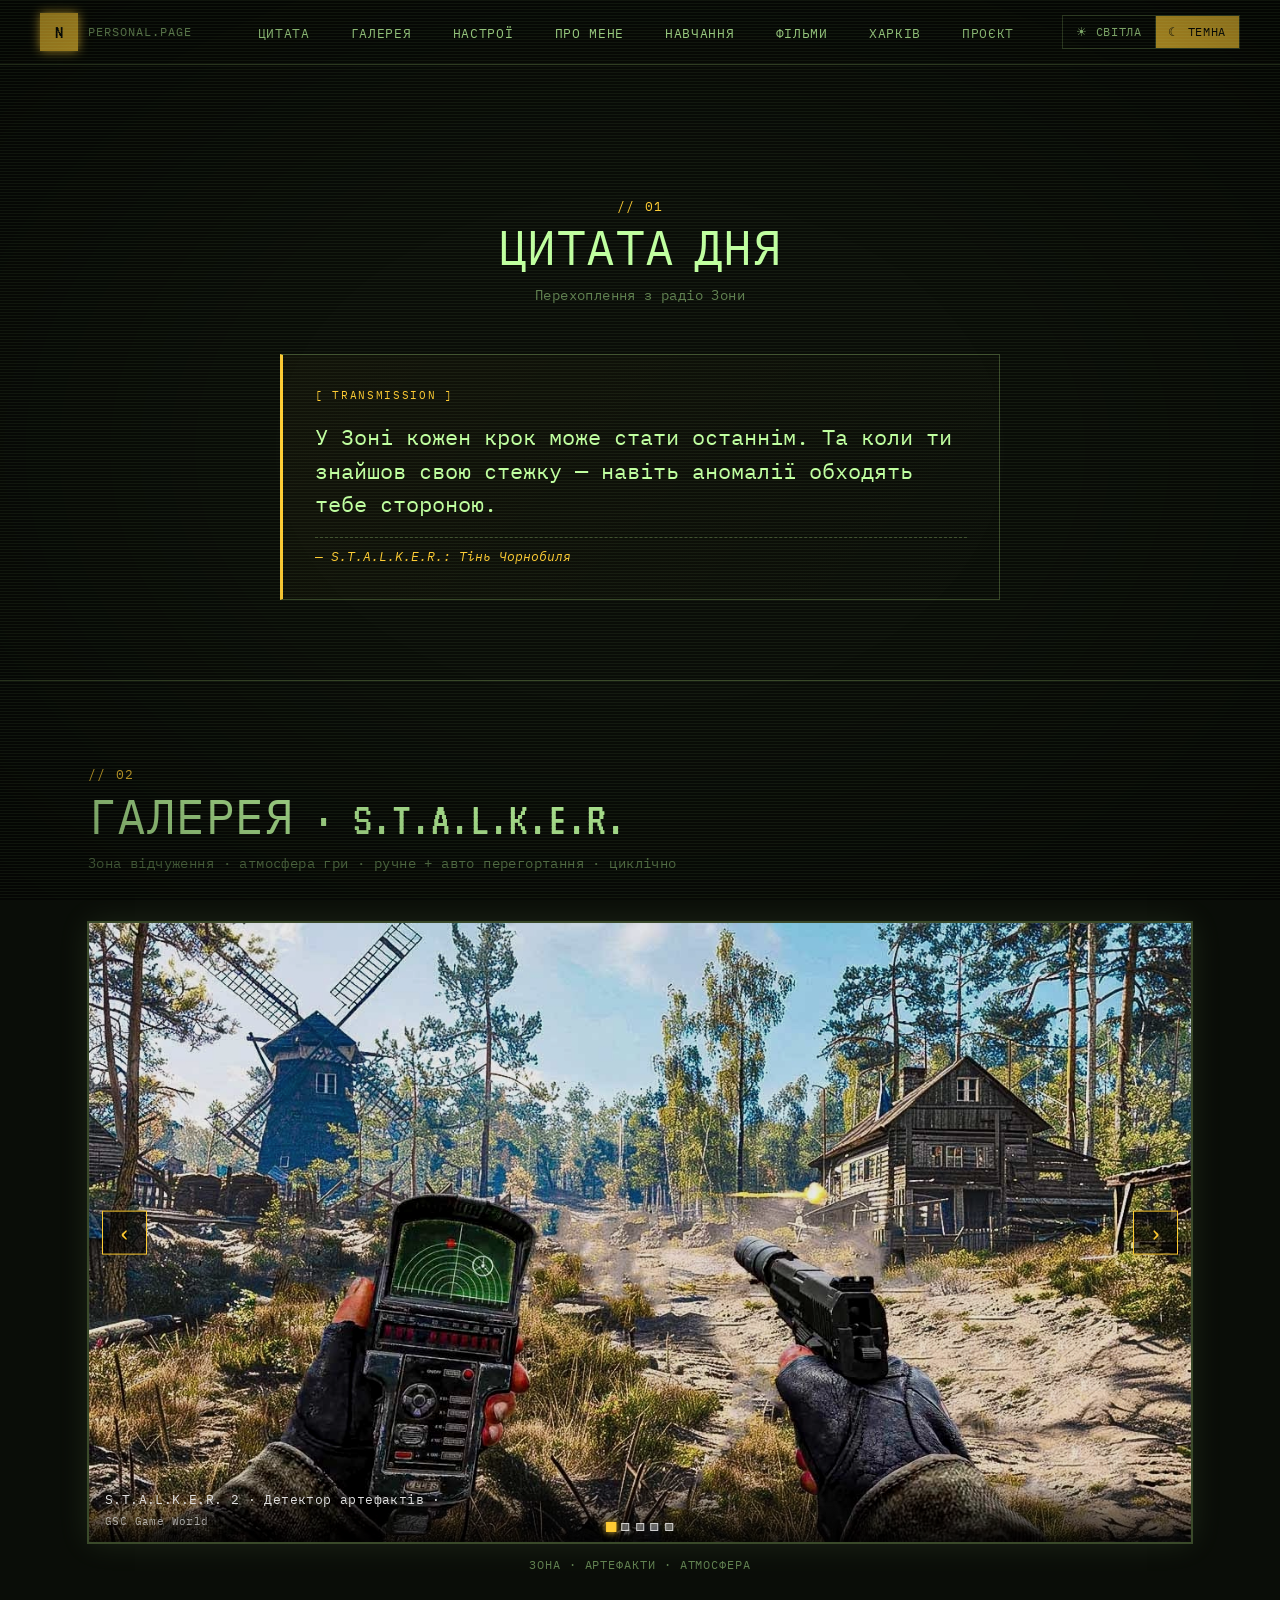
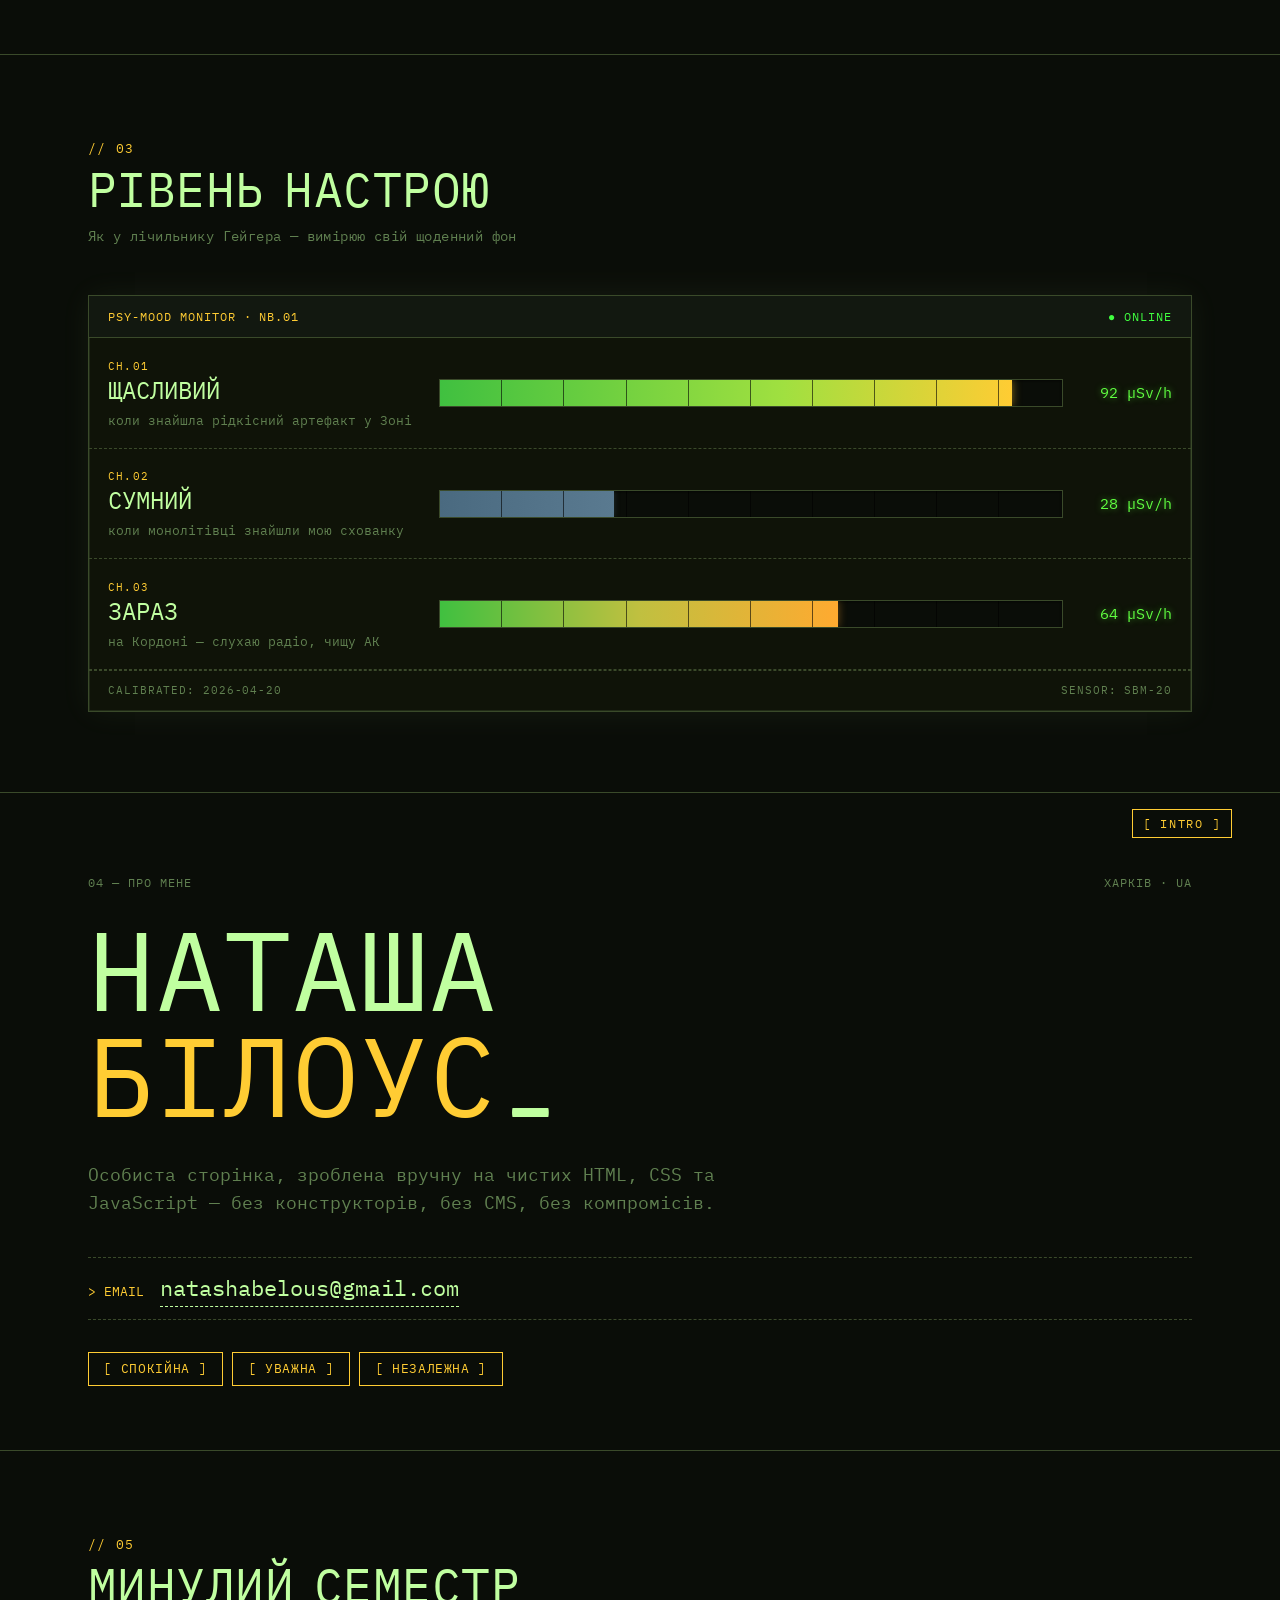
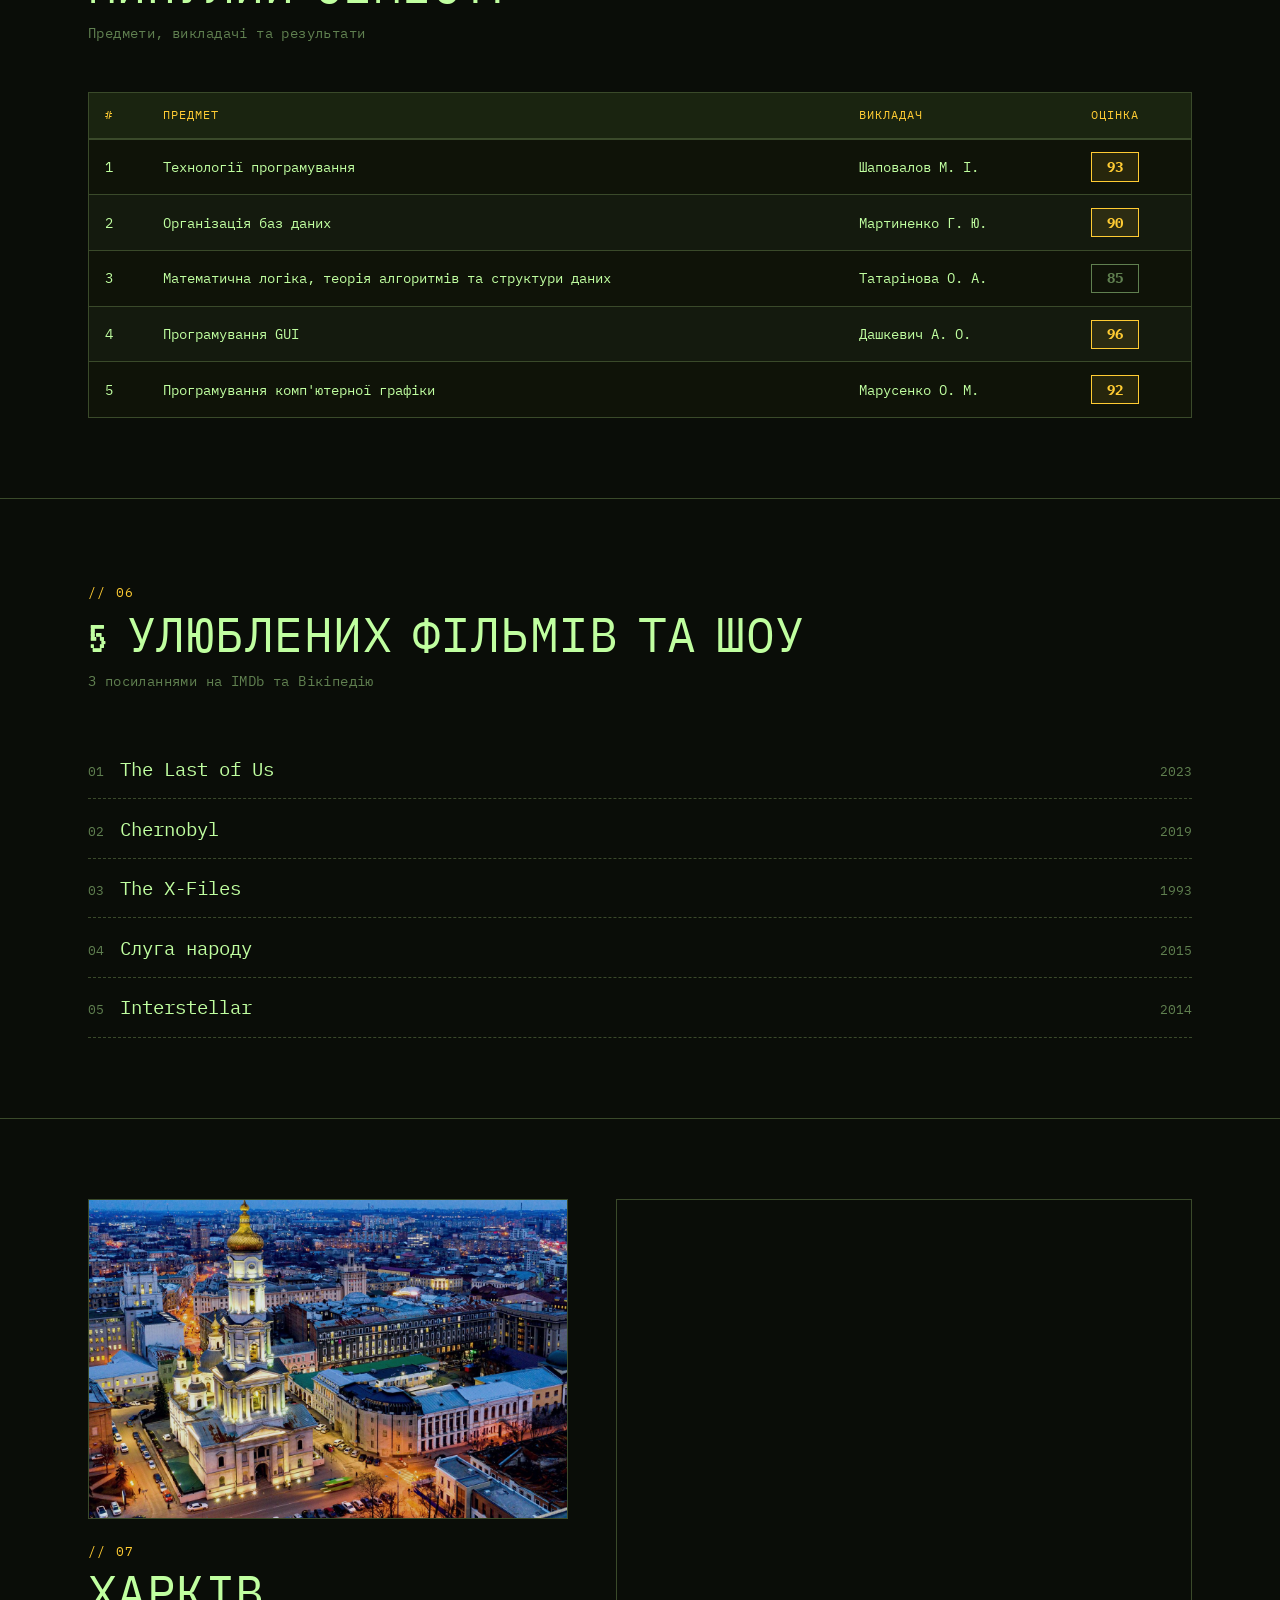
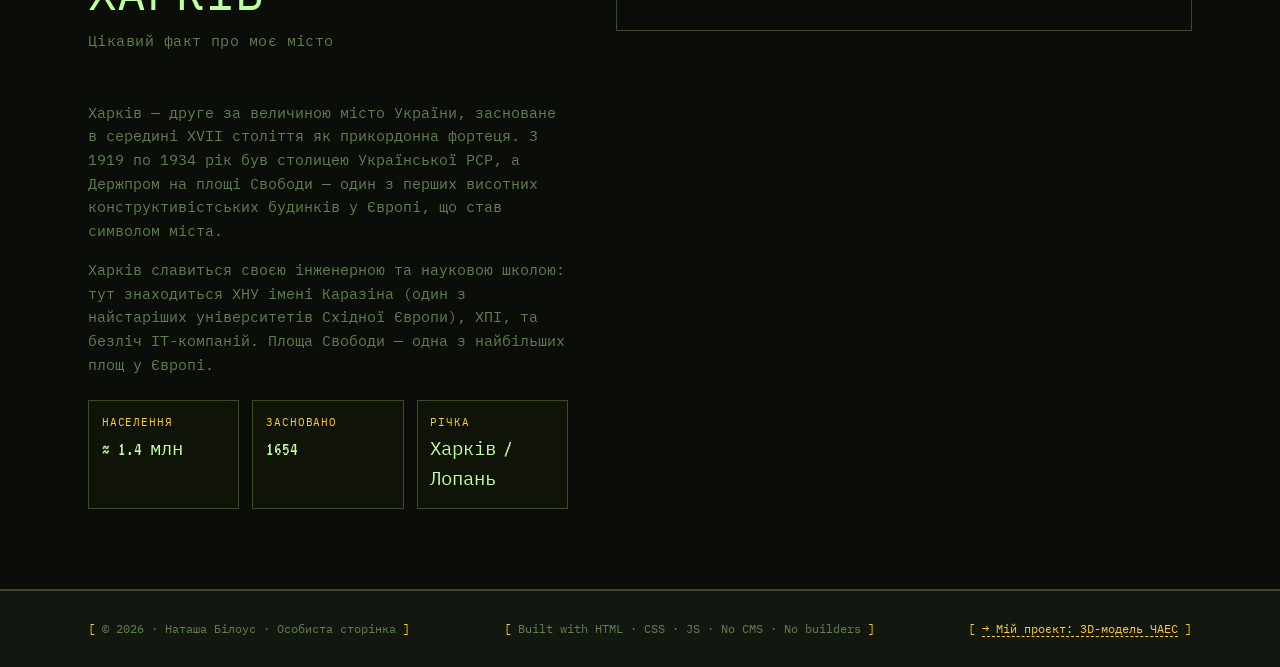
==== commit 9daf17de: "Оновлено таблицю предметів" ====
--- a/index.html
+++ b/index.html
@@ -231,32 +231,32 @@
             <tbody>
               <tr>
                 <td>1</td>
-                <td>Алгоритми та структури даних</td>
-                <td>Левченко О. М.</td>
+                <td>Технології програмування</td>
+                <td>Шаповалов М. І.</td>
                 <td><span class="grade grade--a">93</span></td>
               </tr>
               <tr>
                 <td>2</td>
-                <td>Комп'ютерні мережі</td>
-                <td>Шевченко П. І.</td>
+                <td>Організація баз даних</td>
+                <td>Мартиненко Г. Ю.</td>
                 <td><span class="grade grade--a">90</span></td>
               </tr>
               <tr>
                 <td>3</td>
-                <td>Операційні системи</td>
-                <td>Романенко А. В.</td>
+                <td>Математична логіка, теорія алгоритмів та структури даних</td>
+                <td>Татарінова О. А.</td>
                 <td><span class="grade grade--b">85</span></td>
               </tr>
               <tr>
                 <td>4</td>
-                <td>Веб-програмування</td>
-                <td>Ткачук Н. С.</td>
+                <td>Програмування GUI</td>
+                <td>Дашкевич А. О.</td>
                 <td><span class="grade grade--a">96</span></td>
               </tr>
               <tr>
                 <td>5</td>
-                <td>Бази даних</td>
-                <td>Богданова М. Л.</td>
+                <td>Програмування комп'ютерної графіки</td>
+                <td>Марусенко О. М.</td>
                 <td><span class="grade grade--a">92</span></td>
               </tr>
             </tbody>
